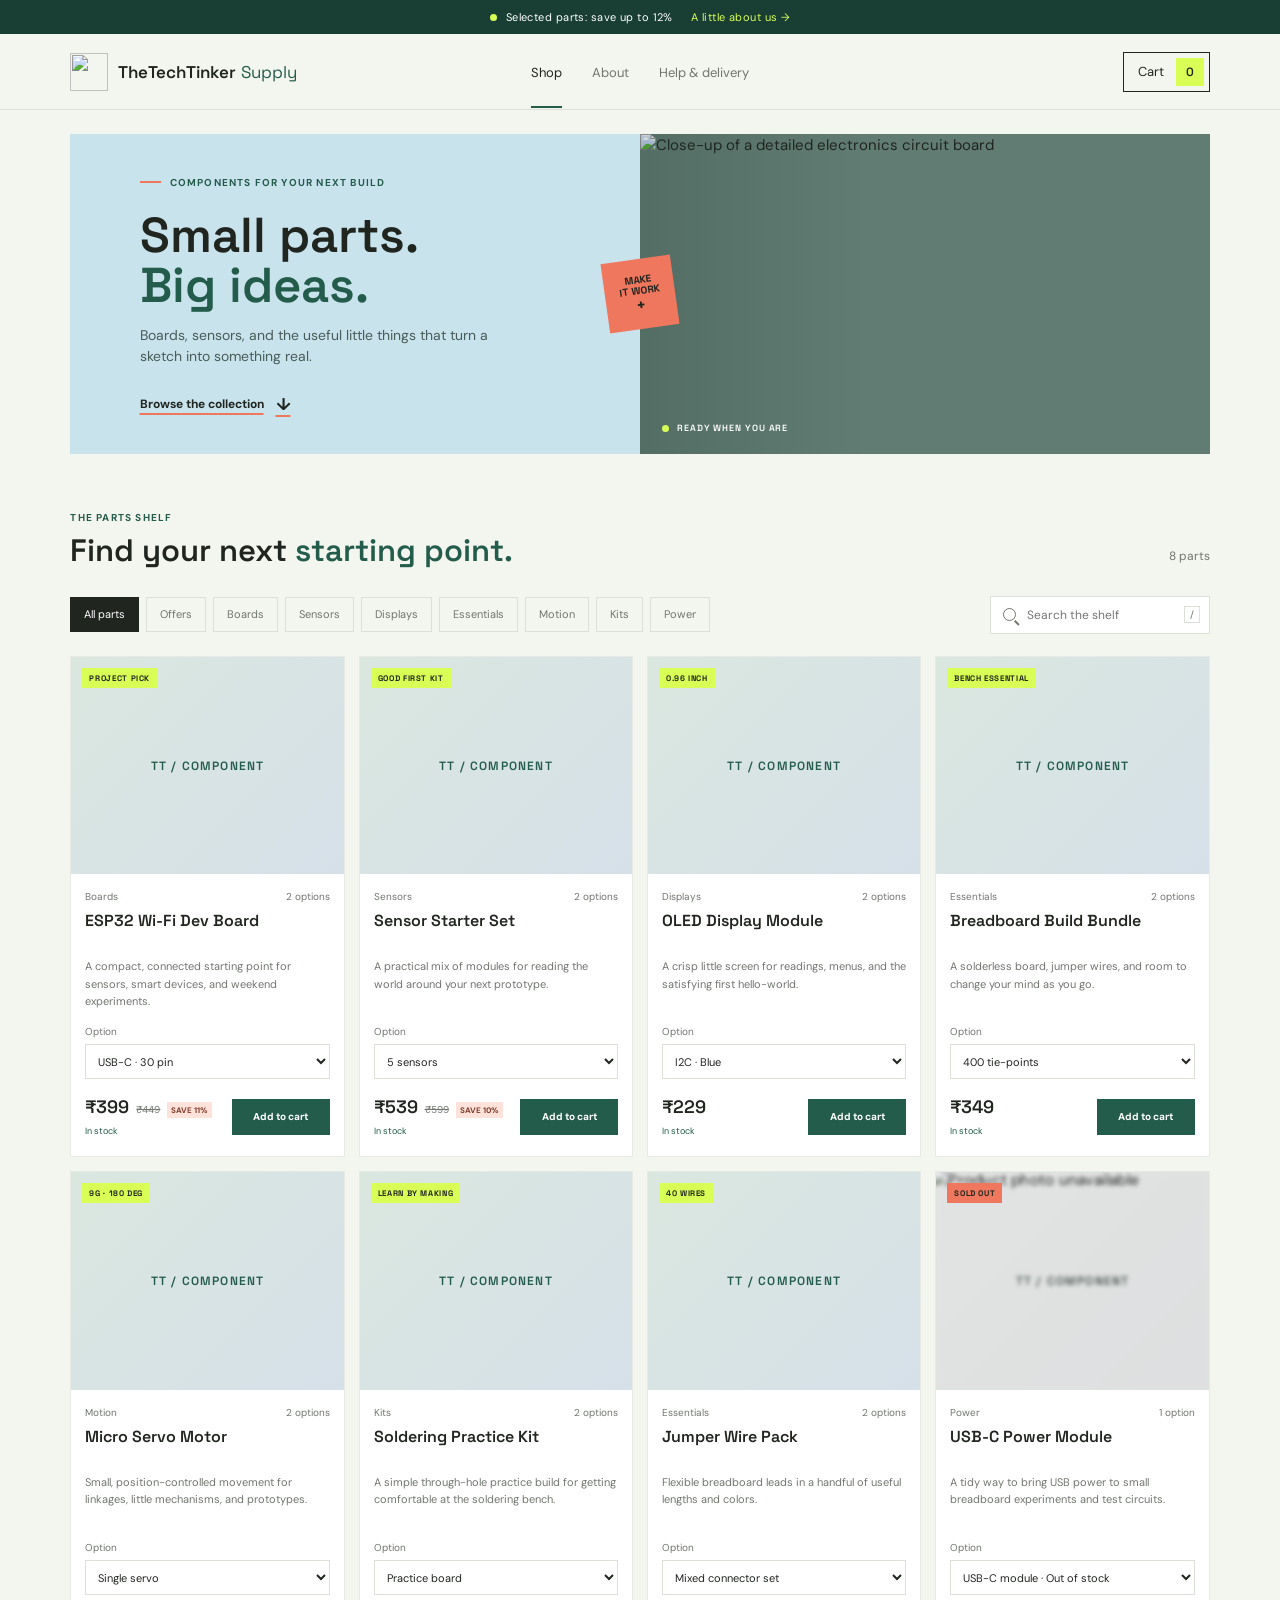
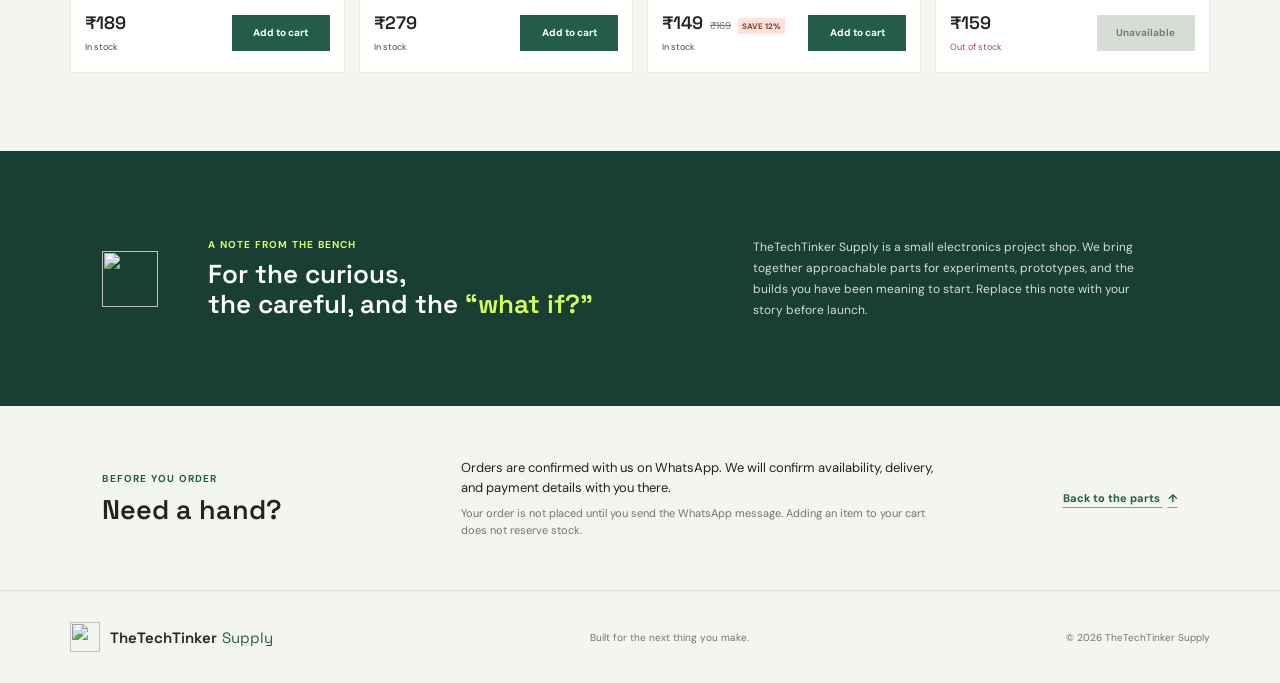
==== index.html @ 64725614 "Add files via upload fast commit" ====
<!doctype html>
<html lang="en">
  <head>
    <meta charset="utf-8">
    <meta name="viewport" content="width=device-width, initial-scale=1">
    <meta name="theme-color" content="#f3f5ef">
    <meta name="description" content="Electronics kits, maker components, and practical parts for your next build.">
    <title>TheTechTinker Supply | Parts for your next idea</title>
    <link rel="icon" type="image/svg+xml" href="assets/thetechtinker-mark.svg">
    <link rel="preconnect" href="https://fonts.googleapis.com">
    <link rel="preconnect" href="https://fonts.gstatic.com" crossorigin>
    <link href="https://fonts.googleapis.com/css2?family=DM+Sans:wght@400;500;600;700&family=Space+Grotesk:wght@400;500;600;700&display=swap" rel="stylesheet">
    <link rel="stylesheet" href="styles.css">
    <script src="products.js" defer></script>
    <script src="app.js" defer></script>
  </head>
  <body>
    <a class="skip-link" href="#catalog">Skip to products</a>
    <div class="announcement">
      <span class="announcement-mark" aria-hidden="true"></span>
      <p id="announcement-copy">Good parts for curious people</p>
      <a href="#about">A little about us <span aria-hidden="true">&rarr;</span></a>
    </div>

    <header class="site-header">
      <a class="brand" href="#top" aria-label="TheTechTinker Supply home">
        <img class="brand-mark" src="assets/thetechtinker-mark.svg" alt="">
        <span class="brand-name"><span>TheTechTinker</span><strong>Supply</strong></span>
      </a>
      <nav class="main-nav" aria-label="Main navigation">
        <a class="nav-link active" href="#catalog">Shop</a>
        <a class="nav-link" href="#about">About</a>
        <a class="nav-link" href="#help">Help &amp; delivery</a>
      </nav>
      <button class="cart-trigger" id="open-cart" type="button" aria-haspopup="dialog">
        <span>Cart</span>
        <span class="cart-count" id="cart-count" aria-label="0 items in cart">0</span>
      </button>
    </header>

    <main id="top">
      <section class="intro" aria-labelledby="intro-title">
        <div class="intro-copy">
          <p class="eyebrow"><span class="eyebrow-line"></span> COMPONENTS FOR YOUR NEXT BUILD</p>
          <h1 id="intro-title">Small parts.<br><span>Big ideas.</span></h1>
          <p class="intro-description">Boards, sensors, and the useful little things that turn a sketch into something real.</p>
          <a class="intro-link" href="#catalog">Browse the collection <span aria-hidden="true">&darr;</span></a>
        </div>
        <div class="intro-image-wrap">
          <img class="intro-image" src="https://images.unsplash.com/photo-1518770660439-4636190af475?auto=format&amp;fit=crop&amp;w=1200&amp;q=85" alt="Close-up of a detailed electronics circuit board" fetchpriority="high">
          <span class="image-note"><span class="note-dot"></span> READY WHEN YOU ARE</span>
        </div>
        <div class="intro-stamp" aria-hidden="true">MAKE<br>IT WORK<span>+</span></div>
      </section>

      <section class="shop-section" id="catalog" aria-labelledby="catalog-title">
        <div class="section-heading">
          <div>
            <p class="eyebrow">THE PARTS SHELF</p>
            <h2 id="catalog-title">Find your next <span>starting point.</span></h2>
          </div>
          <p class="catalog-count" id="catalog-count" aria-live="polite"></p>
        </div>

        <div class="catalog-toolbar">
          <div class="category-list" id="category-list" aria-label="Filter by category">
            <button class="category-button selected" type="button" data-category="all" aria-pressed="true">All parts</button>
          </div>
          <label class="search-box">
            <span class="sr-only">Search products</span>
            <span class="search-symbol" aria-hidden="true"></span>
            <input id="product-search" type="search" placeholder="Search the shelf" autocomplete="off">
            <kbd>/</kbd>
          </label>
        </div>

        <div class="product-grid" id="product-grid" aria-live="polite"></div>
        <p class="empty-results" id="empty-results" hidden>No parts match that search. Try another name or category.</p>
      </section>

      <section class="about-band" id="about" aria-labelledby="about-title">
        <div class="about-marker" aria-hidden="true"><img src="assets/thetechtinker-mark.svg" alt=""></div>
        <div class="about-copy">
          <p class="eyebrow">A NOTE FROM THE BENCH</p>
          <h2 id="about-title">For the curious,<br>the careful, and the <span>“what if?”</span></h2>
        </div>
        <p class="about-description">TheTechTinker Supply is a small electronics project shop. We bring together approachable parts for experiments, prototypes, and the builds you have been meaning to start. Replace this note with your story before launch.</p>
      </section>

      <section class="help-section" id="help" aria-labelledby="help-title">
        <div>
          <p class="eyebrow">BEFORE YOU ORDER</p>
          <h2 id="help-title">Need a hand?</h2>
        </div>
        <div class="help-detail">
          <p>Orders are confirmed with us on WhatsApp. We will confirm availability, delivery, and payment details with you there.</p>
          <p class="help-small">Your order is not placed until you send the WhatsApp message. Adding an item to your cart does not reserve stock.</p>
        </div>
        <a class="help-link" href="#catalog">Back to the parts <span aria-hidden="true">&uarr;</span></a>
      </section>
    </main>

    <footer class="site-footer">
      <a class="brand footer-brand" href="#top" aria-label="TheTechTinker Supply home">
        <img class="brand-mark" src="assets/thetechtinker-mark.svg" alt="">
        <span class="brand-name"><span>TheTechTinker</span><strong>Supply</strong></span>
      </a>
      <p>Built for the next thing you make.</p>
      <span class="footer-year">&copy; <span id="current-year"></span> TheTechTinker Supply</span>
    </footer>

    <dialog class="cart-dialog" id="cart-dialog" aria-labelledby="cart-title">
      <div class="cart-panel">
        <div class="cart-header">
          <div>
            <p class="eyebrow">YOUR BUILD LIST</p>
            <h2 id="cart-title">Your cart <span id="dialog-count">(0)</span></h2>
          </div>
          <button class="icon-button" id="close-cart" type="button" aria-label="Close cart">Close</button>
        </div>
        <div class="cart-content">
          <div class="cart-items" id="cart-items"></div>
          <p class="cart-empty" id="cart-empty">Your cart is waiting for a first part.</p>
          <div class="cart-summary" id="cart-summary" hidden>
            <div class="cart-summary-copy">
              <span>Estimated subtotal</span>
              <span class="cart-savings" id="cart-savings" hidden></span>
            </div>
            <strong id="cart-subtotal"></strong>
          </div>

          <form class="order-form" id="order-form" hidden>
            <div class="form-heading">
              <p class="eyebrow">NEXT, THE DETAILS</p>
              <p>We will pass these along with your cart in WhatsApp.</p>
            </div>
            <label class="form-field">Your name
              <input name="customerName" autocomplete="name" required maxlength="80" placeholder="Name">
            </label>
            <label class="form-field">Phone number
              <input name="customerPhone" type="tel" autocomplete="tel" required maxlength="25" placeholder="Your contact number">
            </label>
            <label class="form-field">Delivery address
              <textarea name="customerAddress" autocomplete="street-address" required maxlength="300" rows="3" placeholder="Street, city, PIN code"></textarea>
            </label>
            <p class="order-notice">Availability, delivery charges, and payment are confirmed with you on WhatsApp. No payment is taken here.</p>
            <button class="whatsapp-button" type="submit">Continue to WhatsApp <span aria-hidden="true">&rarr;</span></button>
            <p class="form-status" id="form-status" role="status" aria-live="polite"></p>
          </form>
        </div>
      </div>
    </dialog>
    <div class="toast" id="toast" role="status" aria-live="polite"></div>
  </body>
</html>
---- styles.css ----
:root {
  color-scheme: light;
  --paper: #f3f5ef;
  --white: #fff;
  --ink: #20251f;
  --muted: #70766e;
  --line: #dce1d8;
  --green: #245c4b;
  --green-dark: #193f35;
  --lime: #d9ff57;
  --coral: #ef775e;
  --blue: #c9e3ed;
  --font-display: "Space Grotesk", "Trebuchet MS", sans-serif;
  --font-body: "DM Sans", "Segoe UI", sans-serif;
}

* { box-sizing: border-box; }
html { scroll-behavior: smooth; }
body {
  margin: 0;
  background: var(--paper);
  color: var(--ink);
  font-family: var(--font-body);
  font-size: 15px;
  line-height: 1.5;
}
button, input, select, textarea { font: inherit; }
button, a { -webkit-tap-highlight-color: transparent; }
a { color: inherit; }
button:focus-visible, a:focus-visible, input:focus-visible, select:focus-visible, textarea:focus-visible {
  outline: 3px solid var(--coral);
  outline-offset: 3px;
}
.skip-link {
  position: absolute;
  z-index: 20;
  top: 8px;
  left: 8px;
  padding: 10px 14px;
  transform: translateY(-160%);
  background: var(--ink);
  color: var(--white);
}
.skip-link:focus { transform: translateY(0); }
.announcement {
  min-height: 34px;
  padding: 6px 5.5%;
  display: flex;
  justify-content: center;
  align-items: center;
  gap: 9px;
  background: var(--green-dark);
  color: var(--white);
  font-size: 11px;
  letter-spacing: .04em;
}
.announcement p { margin: 0; }
.announcement a { margin-left: 9px; color: var(--lime); text-decoration: none; }
.announcement-mark, .note-dot {
  width: 7px;
  height: 7px;
  flex: 0 0 auto;
  border-radius: 50%;
  background: var(--lime);
}
.site-header {
  min-height: 76px;
  padding: 0 5.5%;
  display: grid;
  grid-template-columns: 1fr auto 1fr;
  align-items: center;
  gap: 24px;
  border-bottom: 1px solid var(--line);
}
.brand { display: inline-flex; align-items: center; gap: 10px; text-decoration: none; width: fit-content; }
.brand-mark {
  width: 38px;
  height: 38px;
  display: block;
}
.brand-name { display: flex; gap: 5px; font: 600 17px var(--font-display); letter-spacing: 0; }
.brand-name strong { color: var(--green); font-weight: 400; }
.main-nav { display: flex; align-items: center; gap: 30px; }
.nav-link { position: relative; padding: 27px 0 25px; color: var(--muted); font-size: 13px; text-decoration: none; }
.nav-link:hover, .nav-link.active { color: var(--ink); }
.nav-link.active::after { position: absolute; right: 0; bottom: -1px; left: 0; height: 2px; background: var(--green); content: ""; }
.cart-trigger {
  justify-self: end;
  min-height: 40px;
  padding: 4px 5px 4px 14px;
  display: inline-flex;
  align-items: center;
  gap: 12px;
  border: 1px solid var(--ink);
  background: transparent;
  color: var(--ink);
  cursor: pointer;
  font-size: 13px;
}
.cart-count {
  min-width: 28px;
  height: 28px;
  display: grid;
  place-items: center;
  background: var(--lime);
  font: 600 12px var(--font-display);
}
.intro {
  position: relative;
  min-height: 320px;
  margin: 24px 5.5% 0;
  display: grid;
  grid-template-columns: 1fr 1fr;
  overflow: hidden;
  background: var(--blue);
}
.intro-copy { z-index: 1; padding: 38px 5.4vw 34px; align-self: center; }
.eyebrow {
  margin: 0;
  color: var(--green);
  font-size: 10px;
  font-weight: 700;
  letter-spacing: .12em;
}
.intro .eyebrow { display: flex; align-items: center; gap: 9px; }
.eyebrow-line { width: 21px; height: 2px; background: var(--coral); }
h1, h2, h3, p { overflow-wrap: anywhere; }
.intro h1 {
  margin: 20px 0 14px;
  font: 600 49px/1.03 var(--font-display);
  letter-spacing: 0;
}
.intro h1 span { color: var(--green); }
.intro-description { max-width: 360px; margin: 0; color: #485c59; font-size: 14px; }
.intro-link {
  margin-top: 25px;
  display: inline-flex;
  align-items: center;
  gap: 12px;
  color: var(--ink);
  font-size: 12px;
  font-weight: 700;
  text-decoration-color: var(--coral);
  text-decoration-thickness: 2px;
  text-underline-offset: 5px;
}
.intro-link span { font-size: 17px; }
.intro-image-wrap { position: relative; min-height: 320px; overflow: hidden; background: #617c73; }
.intro-image { width: 100%; height: 100%; position: absolute; inset: 0; object-fit: cover; object-position: center; }
.intro-image-wrap::after { position: absolute; inset: 0; background: linear-gradient(90deg, rgba(28, 52, 45, .2), transparent 40%); content: ""; }
.image-note, .image-index { position: absolute; z-index: 1; color: var(--white); font: 600 9px var(--font-display); letter-spacing: .1em; }
.image-note { left: 22px; bottom: 20px; display: flex; align-items: center; gap: 8px; }
.image-index { right: 22px; bottom: 20px; }
.intro-stamp {
  position: absolute;
  z-index: 2;
  top: 50%;
  left: 50%;
  width: 70px;
  height: 70px;
  display: flex;
  align-items: center;
  justify-content: center;
  flex-direction: column;
  transform: translate(-50%, -50%) rotate(-8deg);
  background: var(--coral);
  color: var(--ink);
  font: 700 10px/1.1 var(--font-display);
  text-align: center;
}
.intro-stamp span { font-size: 16px; }
.shop-section { padding: 56px 5.5% 78px; }
.section-heading { display: flex; justify-content: space-between; align-items: end; gap: 20px; }
.section-heading h2, .about-copy h2, .help-section h2 {
  margin: 8px 0 0;
  font: 600 31px/1.15 var(--font-display);
  letter-spacing: 0;
}
.section-heading h2 span { color: var(--green); }
.catalog-count { margin: 0 0 4px; color: var(--muted); font-size: 12px; }
.catalog-toolbar {
  margin: 27px 0 22px;
  display: flex;
  justify-content: space-between;
  align-items: center;
  gap: 20px;
}
.category-list { display: flex; flex-wrap: wrap; gap: 7px; }
.category-button {
  min-height: 35px;
  padding: 0 13px;
  border: 1px solid var(--line);
  background: transparent;
  color: var(--muted);
  cursor: pointer;
  font-size: 11px;
  transition: background-color .18s ease, color .18s ease, border-color .18s ease;
}
.category-button:hover { border-color: var(--green); color: var(--green); }
.category-button.selected { border-color: var(--ink); background: var(--ink); color: var(--white); }
.search-box {
  width: 220px;
  min-height: 38px;
  padding: 0 9px 0 12px;
  display: flex;
  align-items: center;
  gap: 9px;
  border: 1px solid var(--line);
  background: var(--white);
}
.search-box input { width: 100%; min-width: 0; border: 0; outline: 0; background: transparent; color: var(--ink); font-size: 12px; }
.search-box input:focus-visible { outline: 0; }
.search-symbol { position: relative; width: 13px; height: 13px; flex: 0 0 auto; border: 1.5px solid var(--muted); border-radius: 50%; }
.search-symbol::after { position: absolute; right: -5px; bottom: -3px; width: 6px; height: 1.5px; transform: rotate(45deg); background: var(--muted); content: ""; }
kbd { padding: 1px 5px; border: 1px solid var(--line); color: var(--muted); font: 10px var(--font-body); }
.product-grid { display: grid; grid-template-columns: repeat(4, minmax(0, 1fr)); gap: 14px; }
.product-card { min-width: 0; background: var(--white); border: 1px solid #e8ebe5; animation: appear .35s ease both; }
.product-card:nth-child(2) { animation-delay: .04s; }
.product-card:nth-child(3) { animation-delay: .08s; }
.product-card:nth-child(4) { animation-delay: .12s; }
.product-image-wrap { position: relative; aspect-ratio: 1.25; overflow: hidden; background: #dce5dc; }
.product-image { width: 100%; height: 100%; display: block; object-fit: cover; transition: transform .35s ease, filter .25s ease; }
.product-card:hover .product-image { transform: scale(1.035); }
.sold-out-product .product-image { transform: scale(1.03); filter: grayscale(.85) blur(2px); }
.sold-out-product.product-image-wrap.image-failed::before { filter: grayscale(.85) blur(2px); }
.product-badge.sold-out-badge { background: var(--coral); color: var(--ink); }
.product-image-wrap.image-failed::before { position: absolute; inset: 0; display: grid; place-items: center; background: linear-gradient(135deg, #dae7df, #d6e0e9); color: var(--green); content: "TT / COMPONENT"; font: 600 12px var(--font-display); letter-spacing: .1em; }
.product-badge { position: absolute; top: 11px; left: 11px; padding: 5px 7px; background: var(--lime); color: var(--ink); font: 700 8px var(--font-display); letter-spacing: .08em; }
.product-details { padding: 15px 14px 14px; }
.product-meta { display: flex; justify-content: space-between; gap: 8px; color: var(--muted); font-size: 10px; }
.product-meta span:last-child { white-space: nowrap; }
.product-details h3 { min-height: 42px; margin: 7px 0 5px; font: 600 16px/1.3 var(--font-display); }
.product-description { min-height: 53px; margin: 0; color: var(--muted); font-size: 11px; line-height: 1.55; }
.variant-control { margin-top: 13px; display: grid; gap: 5px; color: var(--muted); font-size: 10px; }
.variant-control select { width: 100%; min-height: 35px; padding: 0 8px; border: 1px solid var(--line); border-radius: 0; background: var(--white); color: var(--ink); font-size: 11px; }
.product-buy-row { min-height: 51px; margin-top: 12px; display: grid; grid-template-columns: 1fr auto; align-items: center; column-gap: 8px; }
.product-price-stack { min-width: 0; display: flex; flex-wrap: wrap; align-items: baseline; gap: 3px 7px; grid-column: 1; }
.product-price { font: 600 18px var(--font-display); }
.product-compare-price { color: var(--muted); font-size: 10px; }
.discount-label { padding: 2px 4px; background: #ffe2d9; color: #813d2f; font-size: 8px; font-weight: 700; }
.stock-label { grid-column: 1; color: var(--green); font-size: 9px; }
.stock-label.sold-out { color: #a64b3a; }
.add-button { grid-column: 2; grid-row: 1 / span 2; min-width: 98px; min-height: 36px; padding: 0 10px; border: 0; background: var(--green); color: var(--white); cursor: pointer; font-size: 10px; font-weight: 700; transition: background-color .18s ease; }
.add-button:hover:not(:disabled) { background: var(--green-dark); }
.add-button:disabled { background: #d7dcd5; color: #767d74; cursor: not-allowed; }
.empty-results { padding: 32px 0; color: var(--muted); }
.about-band {
  min-height: 255px;
  padding: 48px 8%;
  display: grid;
  grid-template-columns: 70px 1.2fr 1fr;
  align-items: center;
  gap: 36px;
  background: var(--green-dark);
  color: var(--white);
}
.about-marker { width: 56px; height: 56px; }
.about-marker img { width: 100%; height: 100%; display: block; }
.about-copy .eyebrow { color: var(--lime); }
.about-copy h2 { font-size: 26px; }
.about-copy h2 span { color: var(--lime); }
.about-description { max-width: 395px; margin: 0; color: #d1ded7; font-size: 12px; line-height: 1.75; }
.help-section { padding: 52px 8%; display: grid; grid-template-columns: .8fr 1.4fr auto; align-items: center; gap: 35px; border-bottom: 1px solid var(--line); }
.help-section h2 { font-size: 27px; }
.help-detail p { max-width: 490px; margin: 0; font-size: 13px; }
.help-detail .help-small { margin-top: 8px; color: var(--muted); font-size: 11px; }
.help-link { white-space: nowrap; color: var(--green); font-size: 11px; font-weight: 700; text-decoration-color: var(--coral); text-underline-offset: 5px; }
.help-link span { padding-left: 5px; }
.site-footer { min-height: 92px; padding: 20px 5.5%; display: flex; justify-content: space-between; align-items: center; gap: 20px; }
.footer-brand .brand-mark { width: 30px; height: 30px; }
.footer-brand .brand-name { font-size: 15px; }
.site-footer p, .footer-year { margin: 0; color: var(--muted); font-size: 10px; }

.cart-dialog {
  width: min(660px, calc(100% - 32px));
  max-width: none;
  max-height: min(90vh, 900px);
  padding: 0;
  border: 0;
  background: var(--paper);
  color: var(--ink);
  box-shadow: 0 24px 80px rgba(13, 30, 24, .24);
}
.cart-dialog::backdrop { background: rgba(15, 26, 22, .58); }
.cart-panel { max-height: min(90vh, 900px); display: flex; flex-direction: column; }
.cart-header { padding: 22px 26px 18px; display: flex; justify-content: space-between; align-items: center; gap: 20px; border-bottom: 1px solid var(--line); }
.cart-header h2 { margin: 4px 0 0; font: 600 25px var(--font-display); }
.cart-header h2 span { color: var(--muted); font-size: 14px; font-weight: 400; }
.icon-button { min-width: 58px; min-height: 36px; border: 1px solid var(--line); background: transparent; cursor: pointer; font-size: 11px; }
.cart-content { padding: 0 26px 24px; overflow: auto; }
.cart-empty { padding: 28px 0; color: var(--muted); }
.cart-line { min-height: 84px; padding: 14px 0; display: grid; grid-template-columns: 1fr auto auto; align-items: center; gap: 18px; border-bottom: 1px solid var(--line); }
.cart-line-info h3 { margin: 0; font: 600 14px var(--font-display); }
.cart-line-info p { margin: 3px 0; color: var(--muted); font-size: 11px; }
.remove-button { padding: 0; border: 0; background: none; color: var(--green); cursor: pointer; font-size: 10px; text-decoration: underline; text-underline-offset: 2px; }
.quantity-controls { height: 32px; display: flex; align-items: center; border: 1px solid var(--line); background: var(--white); }
.quantity-controls button { width: 31px; height: 30px; border: 0; background: transparent; color: var(--ink); cursor: pointer; font-size: 17px; }
.quantity-controls button:disabled { color: #aab0a9; cursor: not-allowed; }
.quantity-controls span { min-width: 24px; text-align: center; font-size: 11px; }
.cart-line-price { min-width: 82px; display: grid; justify-items: end; gap: 2px; }
.cart-line-compare { color: var(--muted); font-size: 10px; }
.cart-line-total { text-align: right; font: 600 13px var(--font-display); }
.cart-summary { padding: 17px 0 18px; display: flex; justify-content: space-between; align-items: center; border-bottom: 1px solid var(--line); font-size: 12px; }
.cart-summary[hidden] { display: none; }
.cart-summary-copy { display: grid; gap: 4px; }
.cart-savings { color: var(--green); font-size: 10px; font-weight: 600; }
.cart-summary strong { font: 600 19px var(--font-display); }
.form-heading { padding: 20px 0 12px; }
.form-heading p:last-child { margin: 4px 0 0; color: var(--muted); font-size: 11px; }
.form-field { margin: 0 0 12px; display: grid; gap: 5px; font-size: 11px; font-weight: 600; }
.form-field input, .form-field textarea { width: 100%; padding: 10px 11px; border: 1px solid var(--line); border-radius: 0; background: var(--white); color: var(--ink); font-size: 12px; font-weight: 400; resize: vertical; }
.order-notice { margin: 13px 0; color: var(--muted); font-size: 10px; line-height: 1.55; }
.whatsapp-button { width: 100%; min-height: 44px; padding: 0 15px; display: flex; justify-content: space-between; align-items: center; border: 0; background: var(--green); color: var(--white); cursor: pointer; font-size: 12px; font-weight: 700; }
.whatsapp-button:hover { background: var(--green-dark); }
.whatsapp-button span { font-size: 18px; }
.form-status { min-height: 18px; margin: 8px 0 0; color: #a64b3a; font-size: 11px; }
.toast { position: fixed; z-index: 5; right: 24px; bottom: 22px; max-width: calc(100% - 32px); padding: 12px 16px; transform: translateY(12px); opacity: 0; background: var(--ink); color: var(--white); font-size: 12px; pointer-events: none; transition: opacity .2s ease, transform .2s ease; }
.toast.visible { transform: translateY(0); opacity: 1; }
.sr-only { position: absolute; width: 1px; height: 1px; padding: 0; margin: -1px; overflow: hidden; clip: rect(0, 0, 0, 0); white-space: nowrap; border: 0; }

@keyframes appear { from { transform: translateY(7px); opacity: 0; } to { transform: translateY(0); opacity: 1; } }
@media (prefers-reduced-motion: reduce) {
  *, *::before, *::after { scroll-behavior: auto !important; animation-duration: .01ms !important; animation-iteration-count: 1 !important; transition-duration: .01ms !important; }
}
@media (max-width: 1050px) {
  .product-grid { grid-template-columns: repeat(3, minmax(0, 1fr)); }
  .intro-copy { padding-left: 4vw; }
  .intro h1 { font-size: 45px; }
  .about-band { padding-right: 6%; padding-left: 6%; gap: 25px; }
}
@media (max-width: 760px) {
  .site-header { min-height: 66px; padding: 0 5%; grid-template-columns: 1fr auto; }
  .main-nav { display: none; }
  .intro { min-height: initial; margin: 17px 4% 0; grid-template-columns: 1.15fr .85fr; }
  .intro-copy { padding: 20px 13px; }
  .intro h1 { margin-top: 9px; font-size: 31px; }
  .intro-description { max-width: 400px; font-size: 11px; line-height: 1.45; }
  .intro-link { margin-top: 11px; gap: 7px; font-size: 10px; }
  .intro-image-wrap { min-height: 235px; }
  .intro-stamp { top: 10px; right: 10px; bottom: auto; left: auto; width: 48px; height: 48px; transform: rotate(-8deg); font-size: 8px; }
  .shop-section { padding: 30px 4% 60px; }
  .catalog-toolbar { margin: 13px 0 14px; }
  .section-heading h2 { max-width: 390px; font-size: 27px; }
  .catalog-toolbar { align-items: stretch; flex-direction: column-reverse; gap: 13px; }
  .search-box { width: 100%; }
  .category-list { flex-wrap: nowrap; overflow-x: auto; padding: 2px 1px 6px; scrollbar-width: thin; }
  .category-button { flex: 0 0 auto; }
  .product-grid { grid-template-columns: repeat(2, minmax(0, 1fr)); gap: 10px; }
  .image-note { display: none; }
  .product-details { padding: 12px 10px 11px; }
  .product-details h3 { min-height: 41px; font-size: 14px; }
  .product-description { min-height: 68px; font-size: 10px; }
  .product-meta { font-size: 9px; }
  .product-buy-row { grid-template-columns: 1fr; row-gap: 3px; }
  .product-price { font-size: 17px; }
  .stock-label { grid-column: 1; }
  .add-button { grid-column: 1; grid-row: auto; width: 100%; min-height: 35px; margin-top: 7px; }
  .about-band { padding: 38px 6%; grid-template-columns: 48px 1fr; gap: 18px; }
  .about-marker { width: 44px; height: 44px; }
  .about-copy h2 { font-size: 23px; }
  .about-description { grid-column: 2; }
  .help-section { padding: 36px 6%; grid-template-columns: 1fr auto; gap: 15px 20px; }
  .help-section > div:first-child { grid-column: 1 / -1; }
  .help-detail { grid-column: 1 / -1; }
  .help-link { grid-column: 1 / -1; width: fit-content; }
  .site-footer { padding: 18px 4%; flex-wrap: wrap; }
  .site-footer p { order: 3; width: 100%; }
}
@media (max-width: 420px) {
  .announcement { font-size: 10px; }
  .announcement a { margin-left: 2px; }
  .brand-name { gap: 4px; font-size: 14px; }
  .cart-trigger { min-height: 38px; }
  .intro h1 { margin-top: 7px; font-size: 25px; }
  .section-heading { align-items: start; flex-direction: column; gap: 5px; }
  .product-grid { gap: 8px; }
  .product-image-wrap { aspect-ratio: 1.1; }
  .product-badge { top: 7px; left: 7px; padding: 4px 5px; font-size: 7px; }
  .cart-dialog { width: 100%; max-height: 100dvh; height: 100dvh; margin: 0; }
  .cart-panel { max-height: 100dvh; height: 100%; }
  .cart-header { padding: 18px 18px 15px; }
  .cart-content { padding: 0 18px 22px; }
  .cart-line { grid-template-columns: 1fr auto; gap: 10px; }
  .cart-line-price { grid-column: 2; grid-row: 1; align-self: start; min-width: 0; }
  .quantity-controls { grid-column: 1; grid-row: 2; width: fit-content; }
}
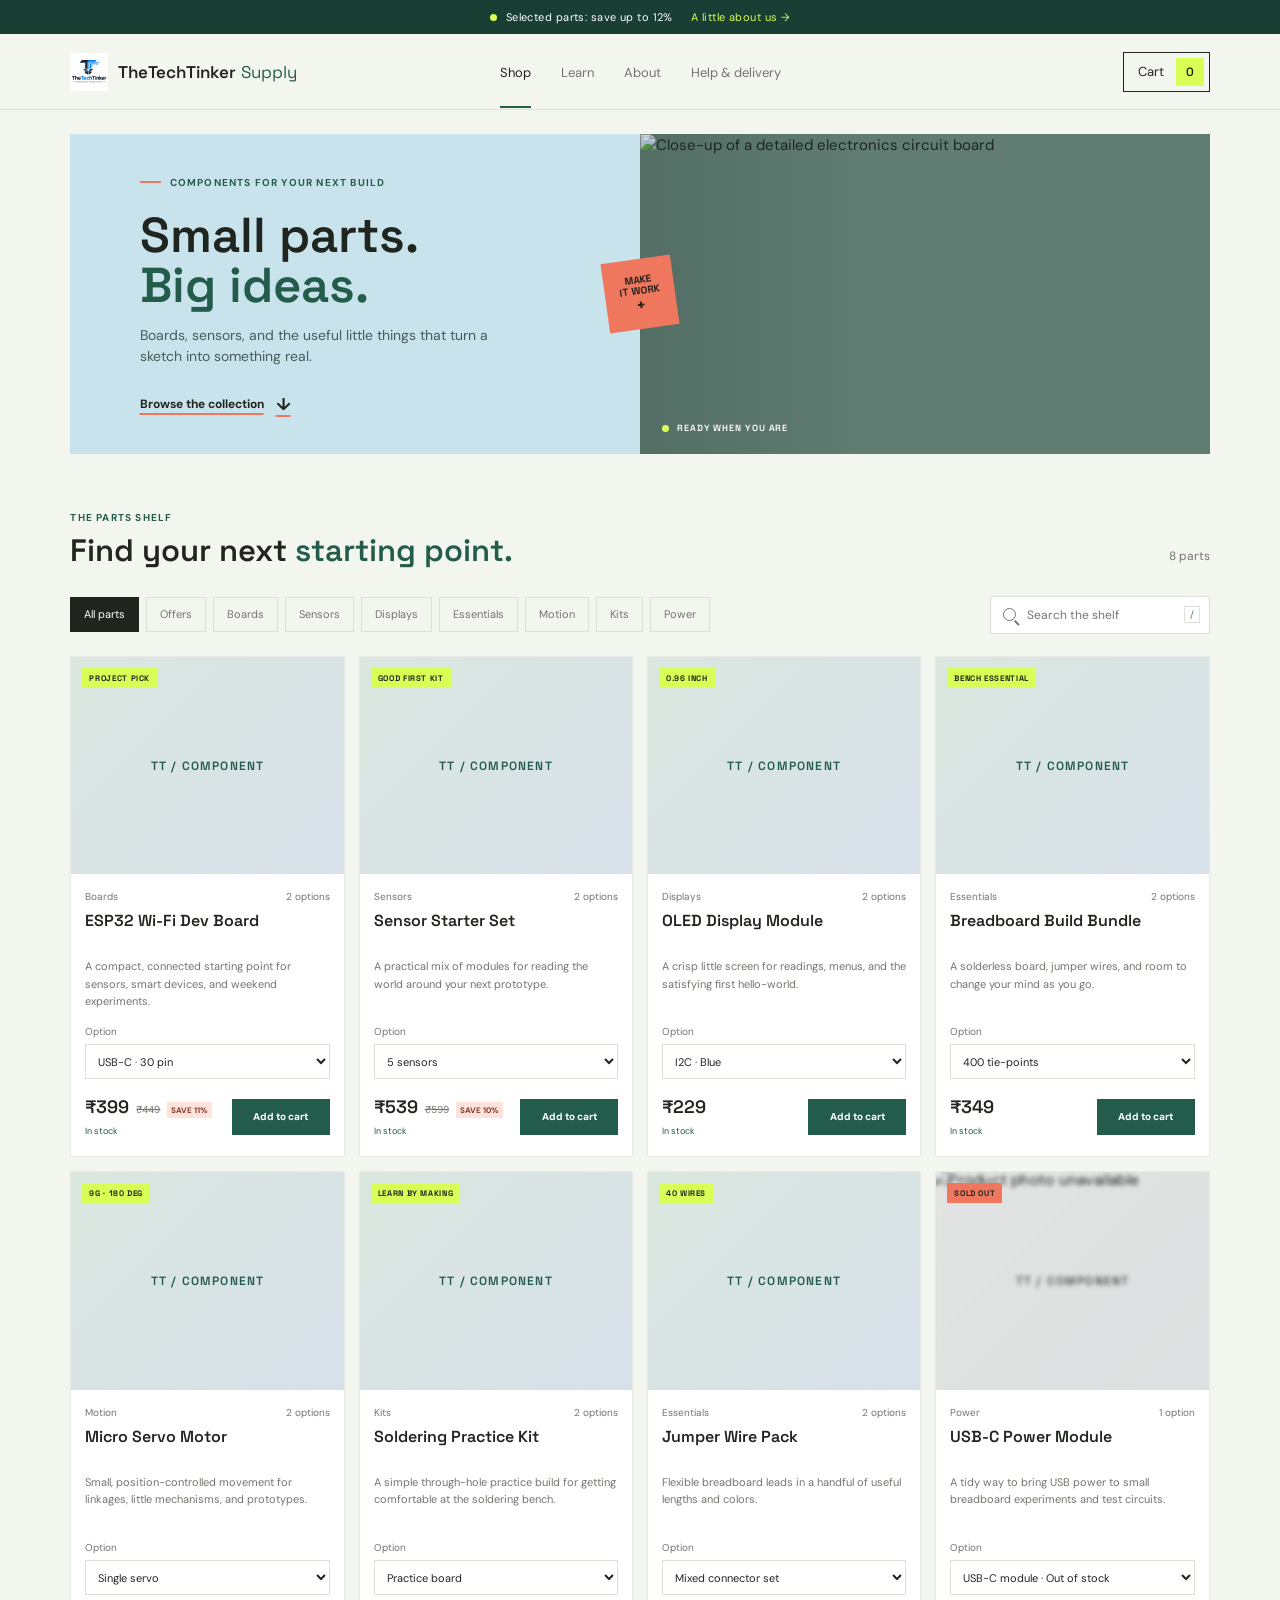
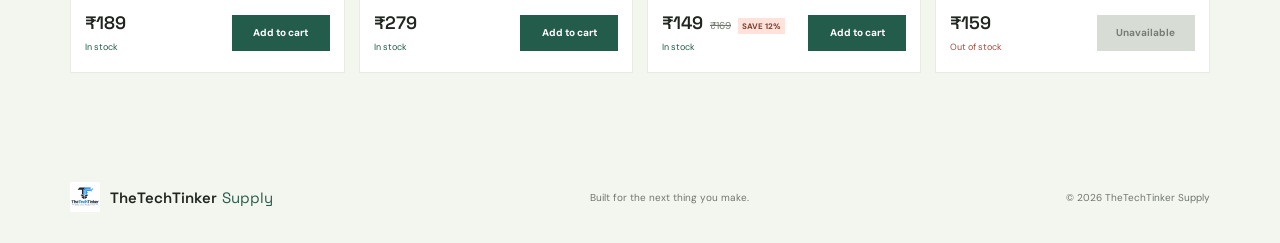
==== commit f1243dca: "Add files via upload Adding Learn tab with changes in about and help" ====
--- a/index.html
+++ b/index.html
@@ -12,6 +12,7 @@
     <link href="https://fonts.googleapis.com/css2?family=DM+Sans:wght@400;500;600;700&family=Space+Grotesk:wght@400;500;600;700&display=swap" rel="stylesheet">
     <link rel="stylesheet" href="styles.css">
     <script src="products.js" defer></script>
+    <script src="cart-store.js" defer></script>
     <script src="app.js" defer></script>
   </head>
   <body>
@@ -19,7 +20,7 @@
     <div class="announcement">
       <span class="announcement-mark" aria-hidden="true"></span>
       <p id="announcement-copy">Good parts for curious people</p>
-      <a href="#about">A little about us <span aria-hidden="true">&rarr;</span></a>
+      <a href="about.html">A little about us <span aria-hidden="true">&rarr;</span></a>
     </div>
 
     <header class="site-header">
@@ -29,8 +30,9 @@
       </a>
       <nav class="main-nav" aria-label="Main navigation">
         <a class="nav-link active" href="#catalog">Shop</a>
-        <a class="nav-link" href="#about">About</a>
-        <a class="nav-link" href="#help">Help &amp; delivery</a>
+        <a class="nav-link" href="learn.html">Learn</a>
+        <a class="nav-link" href="about.html">About</a>
+        <a class="nav-link" href="help.html">Help &amp; delivery</a>
       </nav>
       <button class="cart-trigger" id="open-cart" type="button" aria-haspopup="dialog">
         <span>Cart</span>
@@ -78,26 +80,6 @@
         <p class="empty-results" id="empty-results" hidden>No parts match that search. Try another name or category.</p>
       </section>
 
-      <section class="about-band" id="about" aria-labelledby="about-title">
-        <div class="about-marker" aria-hidden="true"><img src="assets/thetechtinker-mark.svg" alt=""></div>
-        <div class="about-copy">
-          <p class="eyebrow">A NOTE FROM THE BENCH</p>
-          <h2 id="about-title">For the curious,<br>the careful, and the <span>“what if?”</span></h2>
-        </div>
-        <p class="about-description">TheTechTinker Supply is a small electronics project shop. We bring together approachable parts for experiments, prototypes, and the builds you have been meaning to start. Replace this note with your story before launch.</p>
-      </section>
-
-      <section class="help-section" id="help" aria-labelledby="help-title">
-        <div>
-          <p class="eyebrow">BEFORE YOU ORDER</p>
-          <h2 id="help-title">Need a hand?</h2>
-        </div>
-        <div class="help-detail">
-          <p>Orders are confirmed with us on WhatsApp. We will confirm availability, delivery, and payment details with you there.</p>
-          <p class="help-small">Your order is not placed until you send the WhatsApp message. Adding an item to your cart does not reserve stock.</p>
-        </div>
-        <a class="help-link" href="#catalog">Back to the parts <span aria-hidden="true">&uarr;</span></a>
-      </section>
     </main>
 
     <footer class="site-footer">
--- a/styles.css
+++ b/styles.css
@@ -97,6 +97,7 @@
   cursor: pointer;
   font-size: 13px;
 }
+.site-header a.cart-trigger { text-decoration: none; }
 .cart-count {
   min-width: 28px;
   height: 28px;
@@ -170,6 +171,71 @@
 }
 .intro-stamp span { font-size: 16px; }
 .shop-section { padding: 56px 5.5% 78px; }
+.learning-section { padding: 58px 8% 66px; background: #e4ece6; border-top: 1px solid var(--line); }
+.learning-heading { max-width: 1120px; margin: 0 auto 23px; display: flex; justify-content: space-between; align-items: end; gap: 25px; }
+.learning-heading h1, .learning-heading h2 { margin: 7px 0 0; font: 600 31px/1.15 var(--font-display); }
+.learning-heading h1 span, .learning-heading h2 span { color: var(--green); }
+.learning-heading > p { max-width: 390px; margin: 0 0 3px; color: var(--muted); font-size: 12px; line-height: 1.65; }
+.learning-workspace { max-width: 1120px; margin: 0 auto; display: grid; grid-template-columns: minmax(0, 1.5fr) minmax(255px, .7fr); align-items: start; gap: 28px; }
+.learning-player { position: relative; aspect-ratio: 16 / 9; overflow: hidden; background: var(--ink); }
+.learning-player iframe { width: 100%; height: 100%; display: block; border: 0; }
+.learning-player iframe[hidden] { display: none; }
+.learning-empty { position: absolute; inset: 0; display: grid; align-content: center; justify-items: center; gap: 9px; color: var(--white); }
+.learning-empty[hidden] { display: none; }
+.learning-empty p { margin: 0; color: #d1ded7; font-size: 12px; }
+.learning-play-mark { width: 40px; height: 40px; display: grid; place-items: center; border: 1px solid #75867e; color: var(--lime); font: 400 26px/1 var(--font-display); }
+.learning-form { min-width: 0; display: grid; gap: 12px; }
+.learning-field { display: grid; gap: 7px; color: var(--ink); font-size: 11px; font-weight: 700; }
+.learning-field textarea { width: 100%; min-height: 126px; padding: 10px 11px; resize: vertical; border: 1px solid #c9d4cc; border-radius: 0; background: var(--white); color: var(--ink); font-size: 11px; font-weight: 400; line-height: 1.5; }
+.learning-load-button { min-height: 42px; padding: 0 13px; display: flex; justify-content: space-between; align-items: center; border: 0; background: var(--green); color: var(--white); cursor: pointer; font-size: 11px; font-weight: 700; }
+.learning-load-button:hover { background: var(--green-dark); }
+.learning-load-button span { font-size: 17px; }
+.learning-status { min-height: 18px; margin: -5px 0 0; color: var(--green); font-size: 10px; }
+.learning-status.error { color: #a64b3a; }
+.video-library-toolbar { margin: 24px 0 17px; display: flex; justify-content: space-between; align-items: center; gap: 16px; }
+.video-library-search { width: min(360px, 100%); }
+.video-library-count { margin: 0; color: var(--muted); font-size: 11px; }
+.learning-video-grid { display: grid; grid-template-columns: repeat(3, minmax(0, 1fr)); gap: 15px; }
+.learning-video-card { min-width: 0; display: flex; flex-direction: column; border: 1px solid #d5ded7; background: var(--white); text-decoration: none; }
+.learning-video-card:hover .learning-video-thumb img { transform: scale(1.035); }
+.learning-video-thumb { position: relative; aspect-ratio: 16 / 9; overflow: hidden; background: var(--ink); }
+.learning-video-thumb img { width: 100%; height: 100%; display: block; object-fit: cover; transition: transform .3s ease; }
+.learning-video-thumb.thumbnail-failed::after { position: absolute; inset: 0; display: grid; place-items: center; color: var(--lime); content: "PROJECT LESSON"; font: 600 12px var(--font-display); letter-spacing: .08em; }
+.learning-trending-badge { position: absolute; top: 10px; left: 10px; padding: 5px 7px; background: var(--lime); color: var(--ink); font-size: 8px; font-weight: 700; }
+.learning-card-play { position: absolute; right: 10px; bottom: 10px; padding: 5px 8px; background: var(--white); color: var(--ink); font-size: 9px; font-weight: 700; }
+.learning-video-copy { padding: 13px 14px 15px; }
+.learning-video-copy h2 { margin: 0 0 6px; font: 600 16px/1.3 var(--font-display); }
+.learning-video-copy p { margin: 0; color: var(--muted); font-size: 11px; line-height: 1.55; }
+.learning-no-results { padding: 25px 0; color: var(--muted); font-size: 12px; }
+.video-detail-section { max-width: 1440px; min-height: 70vh; margin: 0 auto; padding: 35px 5.5% 65px; }
+.video-back-link { display: inline-flex; align-items: center; gap: 7px; color: var(--green); font-size: 11px; font-weight: 700; text-decoration-color: var(--coral); text-underline-offset: 4px; }
+.video-detail-heading { margin: 23px 0 20px; }
+.video-detail-heading h1 { margin: 6px 0 7px; font: 600 31px/1.2 var(--font-display); }
+.video-detail-heading > p:last-child { max-width: 780px; margin: 0; color: var(--muted); font-size: 12px; line-height: 1.65; }
+.video-detail-layout { display: grid; grid-template-columns: minmax(0, 1.6fr) minmax(290px, .75fr); align-items: start; gap: 24px; }
+.video-detail-player { aspect-ratio: 16 / 9; overflow: hidden; background: var(--ink); }
+.video-detail-player iframe { width: 100%; height: 100%; display: block; border: 0; }
+.recommendation-panel { min-width: 0; }
+.recommendation-panel h2 { margin: 5px 0 13px; font: 600 19px/1.25 var(--font-display); }
+.recommendation-list { display: grid; gap: 9px; }
+.recommended-product { min-width: 0; padding: 9px; display: grid; grid-template-columns: 72px minmax(0, 1fr); align-items: start; gap: 11px; border: 1px solid var(--line); background: var(--white); }
+.recommended-product > img { width: 72px; height: 72px; display: block; object-fit: cover; background: #e4e9e1; }
+.recommended-product > img.image-failed { visibility: hidden; }
+.recommended-product-content { min-width: 0; }
+.recommended-product-category { margin: 0 0 2px; color: var(--muted); font-size: 8px; }
+.recommended-product-content h3 { margin: 0; font: 600 12px/1.3 var(--font-display); }
+.recommended-product-description { display: -webkit-box; margin: 4px 0 8px; overflow: hidden; color: var(--muted); font-size: 9px; line-height: 1.4; -webkit-box-orient: vertical; -webkit-line-clamp: 2; }
+.recommendation-variant { display: grid; gap: 3px; color: var(--muted); font-size: 8px; }
+.recommendation-variant select { width: 100%; min-height: 30px; padding: 0 7px; border: 1px solid var(--line); border-radius: 0; background: var(--white); color: var(--ink); font-size: 9px; }
+.recommendation-purchase-row { margin-top: 6px; display: flex; justify-content: space-between; align-items: center; gap: 7px; }
+.recommended-product-price { font: 600 13px var(--font-display); }
+.recommendation-add-button { min-height: 31px; padding: 0 9px; border: 0; background: var(--green); color: var(--white); cursor: pointer; font-size: 9px; font-weight: 700; }
+.recommendation-add-button:hover:not(:disabled) { background: var(--green-dark); }
+.recommendation-add-button:disabled { background: #d7dcd5; color: #767d74; cursor: not-allowed; }
+.recommendation-add-status { min-height: 12px; margin: 4px 0 0; color: var(--green); font-size: 8px; }
+.recommendation-empty { margin: 0; color: var(--muted); font-size: 11px; }
+.video-not-found { max-width: 1440px; min-height: 60vh; margin: 0 auto; padding: 75px 8%; }
+.video-not-found h1 { margin: 8px 0 15px; font: 600 29px var(--font-display); }
 .section-heading { display: flex; justify-content: space-between; align-items: end; gap: 20px; }
 .section-heading h2, .about-copy h2, .help-section h2 {
   margin: 8px 0 0;
@@ -221,6 +287,12 @@
 .product-image-wrap { position: relative; aspect-ratio: 1.25; overflow: hidden; background: #dce5dc; }
 .product-image { width: 100%; height: 100%; display: block; object-fit: cover; transition: transform .35s ease, filter .25s ease; }
 .product-card:hover .product-image { transform: scale(1.035); }
+.gallery-button { position: absolute; z-index: 2; top: 50%; width: 30px; height: 36px; display: grid; place-items: center; transform: translateY(-50%); border: 0; background: rgb(255 255 255 / 88%); color: var(--ink); cursor: pointer; font-size: 15px; font-weight: 700; }
+.gallery-button:hover { background: var(--lime); }
+.gallery-button:focus-visible { outline: 2px solid var(--green); outline-offset: 2px; }
+.gallery-button-previous { left: 8px; }
+.gallery-button-next { right: 8px; }
+.gallery-count { position: absolute; z-index: 2; right: 50%; bottom: 9px; transform: translateX(50%); padding: 3px 6px; background: rgb(255 255 255 / 88%); color: var(--ink); font-size: 9px; font-weight: 600; }
 .sold-out-product .product-image { transform: scale(1.03); filter: grayscale(.85) blur(2px); }
 .sold-out-product.product-image-wrap.image-failed::before { filter: grayscale(.85) blur(2px); }
 .product-badge.sold-out-badge { background: var(--coral); color: var(--ink); }
@@ -257,15 +329,32 @@
 .about-marker { width: 56px; height: 56px; }
 .about-marker img { width: 100%; height: 100%; display: block; }
 .about-copy .eyebrow { color: var(--lime); }
-.about-copy h2 { font-size: 26px; }
-.about-copy h2 span { color: var(--lime); }
+.about-copy h1, .about-copy h2 { margin: 0; font: 600 26px/1.2 var(--font-display); }
+.about-copy h1 span, .about-copy h2 span { color: var(--lime); }
 .about-description { max-width: 395px; margin: 0; color: #d1ded7; font-size: 12px; line-height: 1.75; }
+.about-followup { max-width: 1120px; margin: 0 auto; padding: 45px 8% 55px; }
+.about-followup h2 { max-width: 600px; margin: 6px 0 14px; font: 600 24px/1.3 var(--font-display); }
 .help-section { padding: 52px 8%; display: grid; grid-template-columns: .8fr 1.4fr auto; align-items: center; gap: 35px; border-bottom: 1px solid var(--line); }
 .help-section h2 { font-size: 27px; }
 .help-detail p { max-width: 490px; margin: 0; font-size: 13px; }
 .help-detail .help-small { margin-top: 8px; color: var(--muted); font-size: 11px; }
 .help-link { white-space: nowrap; color: var(--green); font-size: 11px; font-weight: 700; text-decoration-color: var(--coral); text-underline-offset: 5px; }
 .help-link span { padding-left: 5px; }
+.help-page { max-width: 1200px; min-height: 72vh; margin: 0 auto; padding: 55px 8% 68px; }
+.help-page-heading { max-width: 660px; }
+.help-page-heading h1 { margin: 7px 0; font: 600 34px/1.2 var(--font-display); }
+.help-page-heading > p:last-child { margin: 0; color: var(--muted); font-size: 13px; }
+.help-steps { margin: 32px 0; display: grid; grid-template-columns: repeat(3, minmax(0, 1fr)); border-top: 1px solid var(--line); border-bottom: 1px solid var(--line); }
+.help-step { min-height: 175px; padding: 18px 22px 20px 0; }
+.help-step + .help-step { padding-left: 22px; border-left: 1px solid var(--line); }
+.help-step-number { color: var(--green); font: 600 12px var(--font-display); }
+.help-step h2 { margin: 11px 0 6px; font: 600 16px/1.3 var(--font-display); }
+.help-step p { max-width: 290px; margin: 0; color: var(--muted); font-size: 11px; line-height: 1.65; }
+.delivery-note { padding: 20px 0; display: grid; grid-template-columns: minmax(220px, .8fr) minmax(0, 1.2fr); gap: 25px; border-bottom: 1px solid var(--line); }
+.delivery-note h2 { margin: 5px 0 0; font: 600 21px/1.25 var(--font-display); }
+.delivery-note > div:last-child > p { max-width: 590px; margin: 0; font-size: 12px; line-height: 1.65; }
+.delivery-note .help-small { margin-top: 8px !important; color: var(--muted); font-size: 10px !important; }
+.help-shop-link { display: inline-flex; margin-top: 22px; }
 .site-footer { min-height: 92px; padding: 20px 5.5%; display: flex; justify-content: space-between; align-items: center; gap: 20px; }
 .footer-brand .brand-mark { width: 30px; height: 30px; }
 .footer-brand .brand-name { font-size: 15px; }
@@ -324,13 +413,16 @@
 }
 @media (max-width: 1050px) {
   .product-grid { grid-template-columns: repeat(3, minmax(0, 1fr)); }
+  .learning-video-grid { grid-template-columns: repeat(2, minmax(0, 1fr)); }
+  .video-detail-layout { grid-template-columns: minmax(0, 1.3fr) minmax(265px, .8fr); gap: 17px; }
   .intro-copy { padding-left: 4vw; }
   .intro h1 { font-size: 45px; }
   .about-band { padding-right: 6%; padding-left: 6%; gap: 25px; }
 }
 @media (max-width: 760px) {
-  .site-header { min-height: 66px; padding: 0 5%; grid-template-columns: 1fr auto; }
-  .main-nav { display: none; }
+  .site-header { min-height: 100px; padding: 0 5%; grid-template-columns: 1fr auto; grid-template-rows: 60px 40px; gap: 0 12px; }
+  .main-nav { grid-column: 1 / -1; grid-row: 2; display: flex; justify-content: center; gap: clamp(13px, 4vw, 25px); }
+  .nav-link { padding: 8px 0 10px; font-size: 11px; }
   .intro { min-height: initial; margin: 17px 4% 0; grid-template-columns: 1.15fr .85fr; }
   .intro-copy { padding: 20px 13px; }
   .intro h1 { margin-top: 9px; font-size: 31px; }
@@ -357,12 +449,34 @@
   .add-button { grid-column: 1; grid-row: auto; width: 100%; min-height: 35px; margin-top: 7px; }
   .about-band { padding: 38px 6%; grid-template-columns: 48px 1fr; gap: 18px; }
   .about-marker { width: 44px; height: 44px; }
-  .about-copy h2 { font-size: 23px; }
+  .about-copy h1, .about-copy h2 { font-size: 23px; }
   .about-description { grid-column: 2; }
+  .about-followup { padding: 35px 6% 42px; }
+  .about-followup h2 { font-size: 21px; }
   .help-section { padding: 36px 6%; grid-template-columns: 1fr auto; gap: 15px 20px; }
   .help-section > div:first-child { grid-column: 1 / -1; }
   .help-detail { grid-column: 1 / -1; }
   .help-link { grid-column: 1 / -1; width: fit-content; }
+  .help-page { padding: 35px 5% 48px; }
+  .help-page-heading h1 { font-size: 28px; }
+  .help-steps { grid-template-columns: minmax(0, 1fr); margin: 24px 0; }
+  .help-step { min-height: 0; padding: 15px 0; }
+  .help-step + .help-step { padding-left: 0; border-top: 1px solid var(--line); border-left: 0; }
+  .delivery-note { grid-template-columns: minmax(0, 1fr); gap: 9px; }
+  .learning-section { padding: 40px 5% 46px; }
+  .learning-heading { align-items: start; flex-direction: column; gap: 9px; }
+  .learning-heading h1, .learning-heading h2 { font-size: 27px; }
+  .learning-workspace { grid-template-columns: minmax(0, 1fr); gap: 18px; }
+  .learning-field textarea { min-height: 92px; }
+  .learning-video-grid { grid-template-columns: minmax(0, 1fr); gap: 11px; }
+  .video-library-toolbar { align-items: stretch; flex-direction: column; gap: 8px; }
+  .video-library-search { width: 100%; }
+  .video-detail-section { padding: 25px 5% 45px; }
+  .video-detail-heading { margin: 19px 0 14px; }
+  .video-detail-heading h1 { font-size: 25px; }
+  .video-detail-layout { grid-template-columns: minmax(0, 1fr); gap: 22px; }
+  .recommended-product { grid-template-columns: 64px minmax(0, 1fr); }
+  .recommended-product > img { width: 64px; height: 64px; }
   .site-footer { padding: 18px 4%; flex-wrap: wrap; }
   .site-footer p { order: 3; width: 100%; }
 }
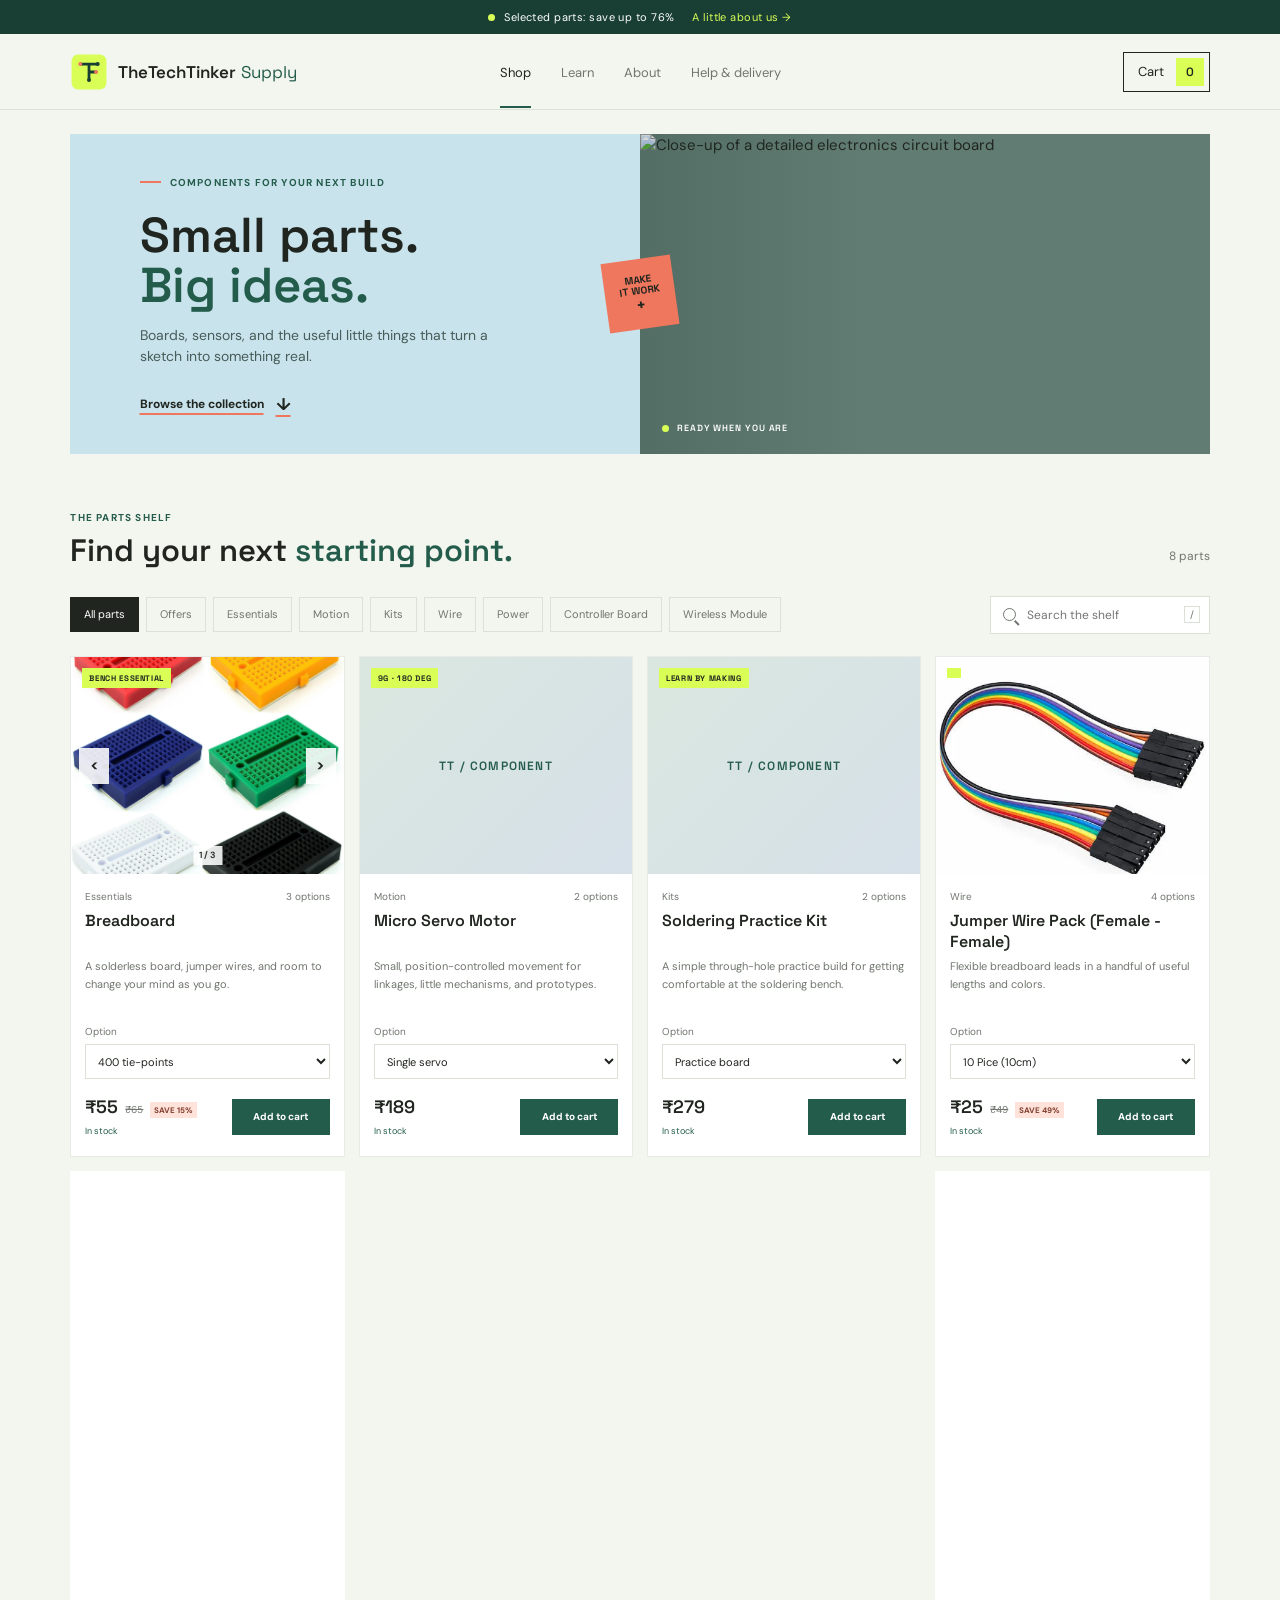
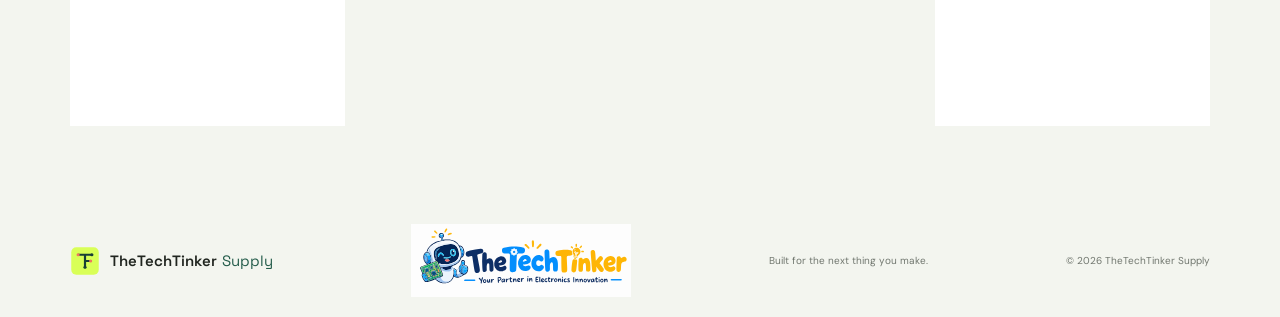
==== commit 69d7d39f: "Add files via upload update sku" ====
--- a/index.html
+++ b/index.html
@@ -87,6 +87,9 @@
         <img class="brand-mark" src="assets/thetechtinker-mark.svg" alt="">
         <span class="brand-name"><span>TheTechTinker</span><strong>Supply</strong></span>
       </a>
+      <a class="footer-banner" href="#top" aria-label="TheTechTinker Supply banner">
+        <img src="assets/thetechtinker-banner.svg" alt="TheTechTinker Supply">
+      </a>
       <p>Built for the next thing you make.</p>
       <span class="footer-year">&copy; <span id="current-year"></span> TheTechTinker Supply</span>
     </footer>
--- a/styles.css
+++ b/styles.css
@@ -303,6 +303,11 @@
 .product-meta span:last-child { white-space: nowrap; }
 .product-details h3 { min-height: 42px; margin: 7px 0 5px; font: 600 16px/1.3 var(--font-display); }
 .product-description { min-height: 53px; margin: 0; color: var(--muted); font-size: 11px; line-height: 1.55; }
+.product-specifications { margin-top: 8px; border-top: 1px solid var(--line); }
+.product-specifications summary { padding: 7px 0 4px; color: var(--green); cursor: pointer; font-size: 10px; font-weight: 700; }
+.product-specifications table { width: 100%; border-collapse: collapse; font-size: 10px; }
+.product-specifications th, .product-specifications td { padding: 5px 3px; border-top: 1px solid #edf0eb; text-align: left; vertical-align: top; }
+.product-specifications th { width: 42%; color: var(--muted); font-weight: 500; }
 .variant-control { margin-top: 13px; display: grid; gap: 5px; color: var(--muted); font-size: 10px; }
 .variant-control select { width: 100%; min-height: 35px; padding: 0 8px; border: 1px solid var(--line); border-radius: 0; background: var(--white); color: var(--ink); font-size: 11px; }
 .product-buy-row { min-height: 51px; margin-top: 12px; display: grid; grid-template-columns: 1fr auto; align-items: center; column-gap: 8px; }
@@ -356,6 +361,8 @@
 .delivery-note .help-small { margin-top: 8px !important; color: var(--muted); font-size: 10px !important; }
 .help-shop-link { display: inline-flex; margin-top: 22px; }
 .site-footer { min-height: 92px; padding: 20px 5.5%; display: flex; justify-content: space-between; align-items: center; gap: 20px; }
+.footer-banner { width: clamp(150px, 18vw, 220px); aspect-ratio: 3 / 1; display: block; flex: 0 0 auto; background: var(--white); }
+.footer-banner img { width: 100%; height: 100%; display: block; object-fit: contain; }
 .footer-brand .brand-mark { width: 30px; height: 30px; }
 .footer-brand .brand-name { font-size: 15px; }
 .site-footer p, .footer-year { margin: 0; color: var(--muted); font-size: 10px; }
@@ -477,8 +484,11 @@
   .video-detail-layout { grid-template-columns: minmax(0, 1fr); gap: 22px; }
   .recommended-product { grid-template-columns: 64px minmax(0, 1fr); }
   .recommended-product > img { width: 64px; height: 64px; }
-  .site-footer { padding: 18px 4%; flex-wrap: wrap; }
-  .site-footer p { order: 3; width: 100%; }
+  .site-footer { padding: 18px 4%; display: grid; grid-template-columns: 1fr auto; grid-template-areas: "brand year" "banner banner" "copy copy"; gap: 12px; }
+  .footer-brand { grid-area: brand; }
+  .footer-banner { grid-area: banner; justify-self: center; width: min(72vw, 250px); }
+  .site-footer p { grid-area: copy; width: auto; text-align: center; }
+  .footer-year { grid-area: year; text-align: right; }
 }
 @media (max-width: 420px) {
   .announcement { font-size: 10px; }
